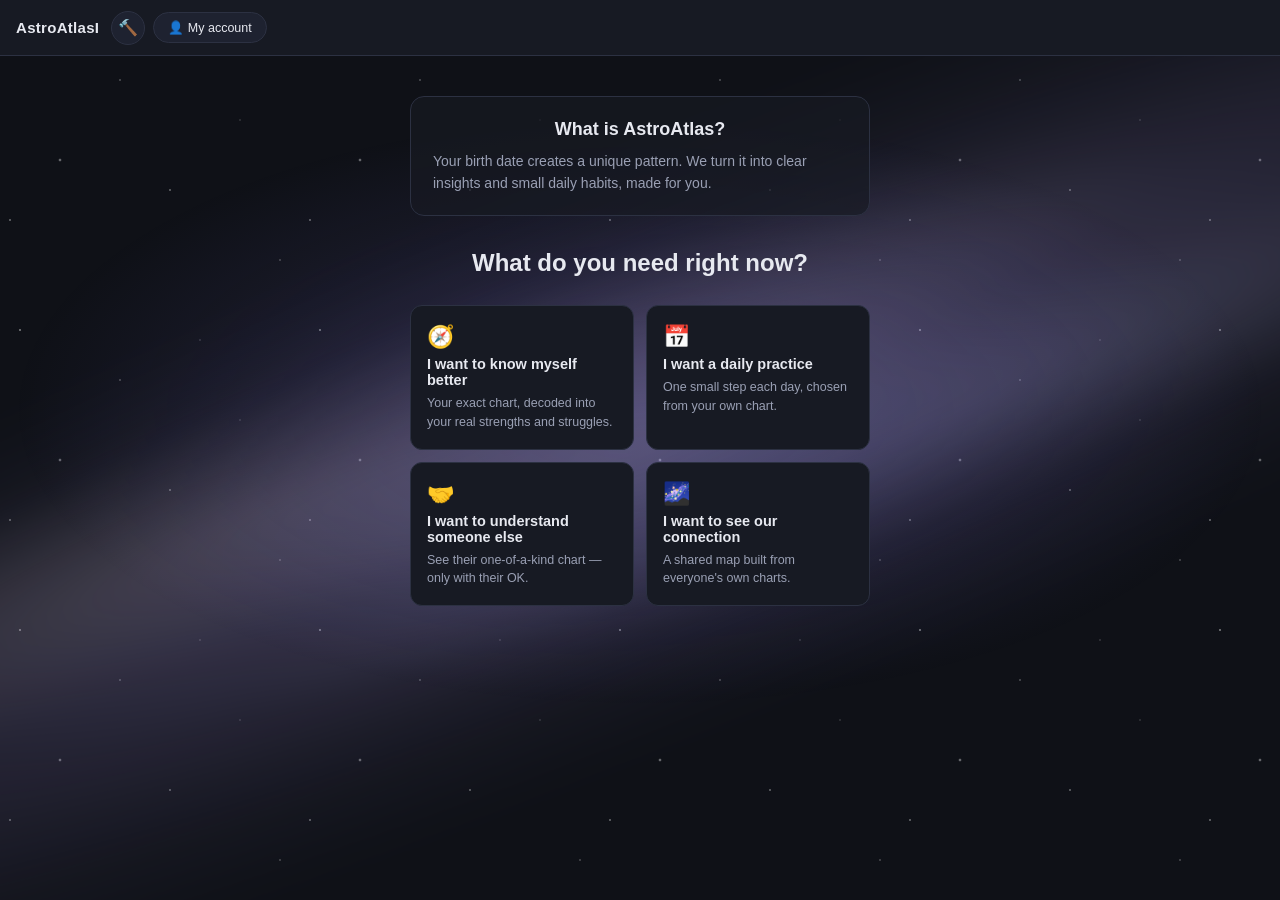
==== mvpI/index.html @ 0dfc8ee7 "Shrink intro to ~20 words; reframe categories as needs, not features Intro cut from two paragraphs t" ====
<!DOCTYPE html>
<html lang="en">
<head>
<meta charset="UTF-8" />
<meta name="viewport" content="width=device-width, initial-scale=1.0" />
<title>AstroAtlasI</title>
<link rel="stylesheet" href="styles.css" />
</head>
<body>

<header class="app-header">
  <div class="brand">AstroAtlasI</div>
  <nav class="step-nav" id="step-nav" hidden></nav>
  <div class="header-actions">
    <button id="construction-fab" class="construction-btn" type="button" title="Construction Site — build tracker">🔨</button>
    <button id="account-btn" class="account-btn" type="button">👤 My account</button>
  </div>
</header>

<div class="drawer" id="account-drawer" data-open="0">
  <div class="drawer-backdrop" id="drawer-backdrop"></div>
  <div class="drawer-panel">
    <div class="drawer-header">
      <h3>My account</h3>
      <button id="drawer-close" class="drawer-close" type="button">✕</button>
    </div>
    <p class="small-note">Local to this browser only — no login yet.</p>
    <button class="drawer-link" data-tab="people" type="button">People</button>
    <button class="drawer-link" data-tab="galaxy" type="button">Galaxy</button>
    <button class="drawer-link" data-tab="privacy" type="button">Privacy</button>
  </div>
</div>

<main>

  <section class="tabpanel active" data-tab="home">
    <div class="hero">
      <div class="hero-inner">
        <div class="intro-card">
          <h1 class="intro-title">What is AstroAtlas?</h1>
          <p class="intro-text intro-text-short">
            Your birth date creates a unique pattern. We turn it into clear insights and small
            daily habits, made for you.
          </p>
        </div>
        <p class="hero-question">What do you need right now?</p>
        <div class="category-grid" id="category-grid"></div>
      </div>
    </div>
  </section>

  <section class="tabpanel" data-tab="birthdata"><div id="panel-birthdata"></div></section>
  <section class="tabpanel" data-tab="mychart"><div id="panel-mychart"></div></section>
  <section class="tabpanel" data-tab="cycle"><div id="panel-cycle"></div></section>
  <section class="tabpanel" data-tab="people"><div id="panel-people"></div></section>
  <section class="tabpanel" data-tab="galaxy"><div id="panel-galaxy"></div></section>
  <section class="tabpanel" data-tab="privacy"><div id="panel-privacy"></div></section>

  <section class="tabpanel" data-tab="construction">

    <button id="construction-back" class="back-link" type="button">← Back to app</button>

    <section class="cs-section" id="section-inprogress"></section>

    <section class="cs-section">
      <h2>📋 Planned <span class="count-badge" id="planned-count"></span></h2>
      <div class="sort-bar">
        <button id="sort-recent" type="button">Most recently added</button>
        <button id="sort-priority" type="button">Priority</button>
        <button id="sort-effort" type="button">Effort</button>
        <span class="spacer"></span>
        <button id="bulk-copy" class="bulk-copy-btn" type="button"></button>
      </div>
      <div id="planned-list"></div>
      <button id="hidden-toggle" class="hidden-toggle" type="button"></button>
      <div id="hidden-list" class="hidden-list" data-open="0"></div>
    </section>

    <section class="cs-section">
      <h2>✅ Recently completed</h2>
      <div id="completed-list"></div>
    </section>

  </section>

</main>

<div id="toast" class="toast"></div>

<script src="vendor/astronomy.browser.js"></script>
<script src="js/tz.js"></script>
<script src="js/places.js"></script>
<script src="js/astro-engine.js"></script>
<script src="js/chart.js"></script>
<script src="js/chart-wheel.js"></script>
<script src="js/content.js"></script>
<script src="js/storage.js"></script>
<script src="js/ui.js"></script>
<script src="data.js"></script>
<script src="app.js"></script>
</body>
</html>
---- mvpI/styles.css ----
:root {
  --bg: #0f1117;
  --bg-panel: #171a23;
  --bg-card: #1e2230;
  --bg-card-hover: #262b3d;
  --border: #2c3142;
  --text: #e7e9f0;
  --text-dim: #9aa0b4;
  --text-faint: #6a708a;
  --accent: #8b7cf6;
  --accent-dim: #6659c4;
  --gold: #e8b34c;
  --green: #4caf7d;
  --small: #4caf7d;
  --medium: #e8b34c;
  --large: #e0645f;
  --radius: 10px;
}

* { box-sizing: border-box; }

html, body {
  margin: 0;
  padding: 0;
  background: var(--bg);
  color: var(--text);
  font-family: -apple-system, BlinkMacSystemFont, "Segoe UI", Roboto, Helvetica, Arial, sans-serif;
  min-height: 100%;
}

/* ---- Milky Way background ---- */

body {
  position: relative;
  overflow-x: hidden;
}

body::before,
body::after {
  content: "";
  position: fixed;
  inset: 0;
  z-index: 0;
  pointer-events: none;
}

/* Starfield: several tiled layers of small dots at different sizes/densities */
body::before {
  background-image:
    radial-gradient(1.6px 1.6px at 20px 30px, rgba(255,255,255,0.9), transparent),
    radial-gradient(1.2px 1.2px at 120px 80px, rgba(255,255,255,0.7), transparent),
    radial-gradient(1.8px 1.8px at 60px 160px, rgba(255,255,255,0.85), transparent),
    radial-gradient(1px 1px at 200px 40px, rgba(255,255,255,0.6), transparent),
    radial-gradient(1.4px 1.4px at 170px 190px, rgba(255,255,255,0.8), transparent),
    radial-gradient(1px 1px at 240px 120px, rgba(255,255,255,0.55), transparent),
    radial-gradient(1.6px 1.6px at 10px 220px, rgba(255,255,255,0.75), transparent),
    radial-gradient(1.2px 1.2px at 280px 260px, rgba(255,255,255,0.65), transparent);
  background-repeat: repeat;
  background-size: 300px 300px;
  opacity: 0.7;
}

/* Milky Way band: a soft, blurred diagonal glow, layered for depth */
body::after {
  background:
    radial-gradient(ellipse 90% 22% at 50% 50%,
      rgba(210,200,255,0.30) 0%,
      rgba(190,170,255,0.20) 20%,
      rgba(160,140,220,0.12) 40%,
      rgba(120,110,180,0.05) 60%,
      transparent 80%),
    radial-gradient(ellipse 60% 10% at 35% 45%,
      rgba(255,240,220,0.14) 0%,
      transparent 70%),
    radial-gradient(ellipse 50% 8% at 65% 55%,
      rgba(200,220,255,0.12) 0%,
      transparent 70%);
  transform: rotate(-22deg) scale(1.8);
  transform-origin: center;
  filter: blur(10px);
}

main, .toast {
  position: relative;
  z-index: 1;
}

header.app-header {
  display: flex;
  align-items: center;
  gap: 12px;
  padding: 0 16px;
  height: 56px;
  background: var(--bg-panel);
  border-bottom: 1px solid var(--border);
  position: sticky;
  top: 0;
  z-index: 10;
}

.brand {
  font-weight: 700;
  letter-spacing: 0.02em;
  font-size: 15px;
  color: var(--text);
  flex-shrink: 0;
}

/* ---- step nav (birth data / my chart / journey progress) ---- */

nav.step-nav {
  flex: 1;
  display: flex;
  align-items: center;
  justify-content: center;
  gap: 4px;
  overflow-x: auto;
  min-width: 0;
}
nav.step-nav[hidden] { display: none; }

.step-pill {
  display: flex;
  align-items: center;
  gap: 6px;
  background: transparent;
  border: none;
  color: var(--text-faint);
  padding: 4px 6px;
  border-radius: 999px;
  cursor: pointer;
  font-size: 11.5px;
  white-space: nowrap;
  flex-shrink: 0;
}
.step-pill .step-num {
  width: 18px;
  height: 18px;
  border-radius: 50%;
  background: var(--bg-card);
  display: flex;
  align-items: center;
  justify-content: center;
  font-size: 10px;
  font-weight: 700;
  color: var(--text-dim);
  flex-shrink: 0;
}
.step-pill.current { color: var(--text); }
.step-pill.current .step-num { background: var(--accent); color: #fff; }
.step-pill.done .step-num { background: var(--green); color: #fff; }
.step-pill.disabled { cursor: default; opacity: 0.4; }
.step-pill .step-label { display: none; }
@media (min-width: 560px) {
  .step-pill .step-label { display: inline; }
  .step-pill { padding: 4px 10px; }
}
.step-connector { width: 12px; height: 1px; background: var(--border); flex-shrink: 0; }

.header-actions { flex-shrink: 0; display: flex; align-items: center; gap: 8px; }
.account-btn {
  background: var(--bg-card);
  border: 1px solid var(--border);
  color: var(--text);
  padding: 7px 14px;
  border-radius: 999px;
  font-size: 12.5px;
  cursor: pointer;
  white-space: nowrap;
}
.account-btn:hover { background: var(--bg-card-hover); border-color: var(--accent); }

/* ---- construction site quick-access (team/build-tracking tool, always visible) ---- */

.construction-btn {
  width: 34px;
  height: 34px;
  border-radius: 50%;
  background: var(--bg-card);
  border: 1px solid var(--border);
  color: var(--text-dim);
  font-size: 16px;
  cursor: pointer;
  display: flex;
  align-items: center;
  justify-content: center;
  flex-shrink: 0;
}
.construction-btn:hover { border-color: var(--accent); color: var(--text); }

.back-link {
  background: none;
  border: none;
  color: var(--accent);
  font-size: 13px;
  cursor: pointer;
  padding: 0;
  margin-bottom: 14px;
  display: inline-block;
}
.back-link:hover { text-decoration: underline; }

/* ---- account drawer ---- */

.drawer { position: fixed; inset: 0; z-index: 30; pointer-events: none; }
.drawer[data-open="1"] { pointer-events: auto; }
.drawer-backdrop {
  position: absolute;
  inset: 0;
  background: rgba(0,0,0,0.5);
  opacity: 0;
  transition: opacity 0.2s ease;
}
.drawer[data-open="1"] .drawer-backdrop { opacity: 1; }
.drawer-panel {
  position: absolute;
  top: 0;
  right: 0;
  height: 100%;
  width: min(300px, 86vw);
  background: var(--bg-panel);
  border-left: 1px solid var(--border);
  padding: 20px;
  display: flex;
  flex-direction: column;
  gap: 10px;
  transform: translateX(100%);
  transition: transform 0.22s ease;
}
.drawer[data-open="1"] .drawer-panel { transform: translateX(0); }
.drawer-header { display: flex; align-items: center; justify-content: space-between; }
.drawer-header h3 { margin: 0; font-size: 16px; }
.drawer-close { background: none; border: none; color: var(--text-dim); font-size: 16px; cursor: pointer; }
.drawer-link {
  background: var(--bg-card);
  border: 1px solid var(--border);
  color: var(--text);
  padding: 10px 14px;
  border-radius: 8px;
  font-size: 13.5px;
  text-align: left;
  cursor: pointer;
}
.drawer-link:hover { background: var(--bg-card-hover); border-color: var(--accent); }

main { max-width: 880px; margin: 0 auto; padding: 32px 20px 80px; }
body.is-home main { max-width: none; padding: 0; }

.tabpanel { display: none; }
.tabpanel.active { display: block; }

/* ---- Step 1: home hero ---- */

.hero {
  min-height: calc(100vh - 56px);
  display: flex;
  align-items: flex-start;
  justify-content: center;
  text-align: center;
  padding: 40px 20px 60px;
  position: relative;
}
.hero::before {
  content: "";
  position: absolute;
  inset: 0;
  background: radial-gradient(ellipse 70% 50% at 50% 42%, rgba(139,124,246,0.20), transparent 70%);
  pointer-events: none;
}
.hero-inner {
  position: relative;
  z-index: 1;
  display: flex;
  flex-direction: column;
  align-items: center;
  gap: 26px;
  max-width: 460px;
  width: 100%;
}

.intro-card {
  background: rgba(23, 26, 35, 0.7);
  border: 1px solid var(--border);
  border-radius: 14px;
  padding: 22px 22px 20px;
  text-align: left;
}
.intro-title {
  font-size: 18px;
  margin: 0 0 10px;
  text-align: center;
}
.intro-text {
  font-size: 14px;
  line-height: 1.6;
  color: var(--text-dim);
  margin: 0 0 10px;
}
.intro-text:last-child { margin-bottom: 0; }

.hero-question {
  font-size: 20px;
  line-height: 1.4;
  font-weight: 600;
  color: var(--text);
  margin: 4px 0 0;
}
@media (min-width: 640px) {
  .hero-question { font-size: 24px; }
}

.category-grid {
  display: grid;
  grid-template-columns: 1fr;
  gap: 12px;
  width: 100%;
}
@media (min-width: 520px) {
  .category-grid { grid-template-columns: 1fr 1fr; }
}
.category-card {
  background: var(--bg-panel);
  border: 1px solid var(--border);
  border-radius: 12px;
  padding: 18px 16px;
  display: flex;
  flex-direction: column;
  align-items: flex-start;
  gap: 6px;
  text-align: left;
  cursor: pointer;
  transition: background 0.15s ease, border-color 0.15s ease, transform 0.15s ease;
}
.category-card:hover {
  background: var(--bg-card-hover);
  border-color: var(--accent);
  transform: translateY(-1px);
}
.category-icon { font-size: 22px; }
.category-label { font-weight: 600; font-size: 14.5px; color: var(--text); }
.category-desc { font-size: 12.5px; color: var(--text-dim); line-height: 1.45; }

section.cs-section { margin-bottom: 36px; }

section.cs-section h2 {
  font-size: 16px;
  margin: 0 0 14px;
  display: flex;
  align-items: center;
  gap: 8px;
}

.count-badge {
  font-size: 12px;
  color: var(--text-faint);
  font-weight: 400;
}

.sort-bar {
  display: flex;
  gap: 6px;
  margin-bottom: 14px;
  flex-wrap: wrap;
  align-items: center;
}

.sort-bar button {
  background: var(--bg-card);
  border: 1px solid var(--border);
  color: var(--text-dim);
  padding: 6px 12px;
  border-radius: 999px;
  font-size: 12.5px;
  cursor: pointer;
}

.sort-bar button.active {
  background: var(--accent-dim);
  border-color: var(--accent);
  color: #fff;
}

.sort-bar .spacer { flex: 1; }

.bulk-copy-btn {
  background: var(--gold);
  color: #211a05;
  border: none;
  padding: 6px 12px;
  border-radius: 999px;
  font-size: 12.5px;
  font-weight: 600;
  cursor: pointer;
}
.bulk-copy-btn:disabled {
  background: var(--bg-card);
  color: var(--text-faint);
  cursor: not-allowed;
}

.card {
  background: var(--bg-card);
  border: 1px solid var(--border);
  border-radius: var(--radius);
  padding: 14px 16px;
  margin-bottom: 10px;
}

.card.in-progress { border-color: var(--accent); box-shadow: 0 0 0 1px var(--accent) inset; }

.card-top {
  display: flex;
  align-items: flex-start;
  gap: 10px;
  justify-content: space-between;
}

.card-title-wrap { flex: 1; min-width: 0; }

.card-title {
  font-size: 14.5px;
  font-weight: 600;
  margin: 0 0 4px;
  word-break: break-word;
}

.status-label {
  font-size: 12px;
  color: var(--text-dim);
}

.badge {
  display: inline-block;
  font-size: 10.5px;
  font-weight: 700;
  text-transform: uppercase;
  letter-spacing: 0.04em;
  padding: 2px 8px;
  border-radius: 999px;
  white-space: nowrap;
}

.badge.effort-small { background: rgba(76,175,125,0.16); color: var(--small); }
.badge.effort-medium { background: rgba(232,179,76,0.16); color: var(--medium); }
.badge.effort-large { background: rgba(224,100,95,0.16); color: var(--large); }

.badge.progress-badge {
  background: rgba(139,124,246,0.18);
  color: var(--accent);
}

.card-right {
  display: flex;
  align-items: center;
  gap: 8px;
  flex-shrink: 0;
}

.stars {
  display: flex;
  gap: 2px;
}
.stars button {
  background: none;
  border: none;
  cursor: pointer;
  font-size: 15px;
  padding: 0 1px;
  color: var(--text-faint);
  line-height: 1;
}
.stars button.filled { color: var(--gold); }

.card-desc {
  margin: 8px 0 10px;
  font-size: 13px;
  line-height: 1.55;
  color: var(--text-dim);
  white-space: pre-wrap;
}

.card-actions {
  display: flex;
  gap: 8px;
  flex-wrap: wrap;
}

.card-actions button {
  background: var(--bg-panel);
  border: 1px solid var(--border);
  color: var(--text-dim);
  font-size: 12px;
  padding: 5px 10px;
  border-radius: 7px;
  cursor: pointer;
}
.card-actions button:hover { background: var(--bg-card-hover); color: var(--text); }
.card-actions button.danger:hover { color: var(--large); border-color: var(--large); }
.card-actions button.copy-btn:hover { color: var(--gold); border-color: var(--gold); }

.completed-row {
  display: flex;
  gap: 14px;
  align-items: flex-start;
  padding: 12px 4px;
  border-bottom: 1px solid var(--border);
}
.completed-row:last-child { border-bottom: none; }

.completed-date {
  font-size: 11.5px;
  color: var(--text-faint);
  white-space: nowrap;
  padding-top: 2px;
  min-width: 74px;
}

.completed-body { flex: 1; min-width: 0; }
.completed-title { font-weight: 600; font-size: 13.5px; margin: 0 0 3px; }
.completed-desc { font-size: 12.5px; color: var(--text-dim); line-height: 1.5; margin: 0 0 6px; }
.jump-link {
  font-size: 12px;
  color: var(--accent);
  background: none;
  border: none;
  padding: 0;
  cursor: pointer;
  text-decoration: underline;
}

.empty-hint {
  color: var(--text-faint);
  font-size: 13px;
  padding: 10px 2px;
}

.hidden-toggle {
  margin-top: 6px;
  background: none;
  border: none;
  color: var(--text-faint);
  font-size: 12px;
  cursor: pointer;
  text-decoration: underline;
}

.hidden-list { margin-top: 10px; }
.hidden-list .card { opacity: 0.6; }

.toast {
  position: fixed;
  bottom: 24px;
  left: 50%;
  transform: translateX(-50%);
  background: var(--accent);
  color: #fff;
  padding: 9px 18px;
  border-radius: 999px;
  font-size: 13px;
  opacity: 0;
  pointer-events: none;
  transition: opacity 0.18s ease, transform 0.18s ease;
  z-index: 100;
}
.toast.show { opacity: 1; transform: translateX(-50%) translateY(-6px); }

/* ---- Chart / Cycle / People / Galaxy / Privacy tabs ---- */

#panel-mychart h2, #panel-cycle h2, #panel-people h2, #panel-galaxy h2, #panel-privacy h2 {
  font-size: 18px;
  margin: 0 0 16px;
}
#panel-mychart h3, #panel-cycle h3, #panel-people h3, #panel-galaxy h3 {
  font-size: 15px;
  margin: 22px 0 10px;
}
#panel-cycle h4, #panel-people h4, #panel-galaxy h4 {
  font-size: 14px;
  margin: 0 0 8px;
}

.primary-btn {
  background: var(--accent);
  color: #fff;
  border: none;
  padding: 10px 18px;
  border-radius: 8px;
  font-size: 13.5px;
  font-weight: 600;
  cursor: pointer;
  margin-top: 12px;
}
.primary-btn:hover { background: var(--accent-dim); }
.primary-btn:disabled { background: var(--bg-card); color: var(--text-faint); cursor: default; }
.primary-btn.danger { background: var(--large); }

.form-card { display: flex; flex-direction: column; gap: 10px; }
.field-row { display: flex; gap: 8px; flex-wrap: wrap; }
.field-row input, .field-row textarea {
  background: var(--bg-panel);
  border: 1px solid var(--border);
  color: var(--text);
  padding: 8px 10px;
  border-radius: 7px;
  font-size: 13px;
  flex: 1;
  min-width: 140px;
}
.inline-check { display: flex; align-items: center; gap: 6px; font-size: 13px; color: var(--text-dim); }
.inline-check input { flex: none; }

.place-results { display: flex; flex-direction: column; gap: 4px; }
.place-result {
  background: var(--bg-panel);
  border: 1px solid var(--border);
  color: var(--text);
  text-align: left;
  padding: 6px 10px;
  border-radius: 6px;
  cursor: pointer;
  font-size: 13px;
}
.place-result:hover { background: var(--bg-card-hover); }

.form-error { color: var(--large); font-size: 12.5px; min-height: 1em; }

.notice {
  background: rgba(139,124,246,0.08);
  border: 1px solid var(--accent-dim);
  border-radius: 8px;
  padding: 10px 12px;
  font-size: 12.5px;
  color: var(--text-dim);
  margin: 10px 0;
}

.toggle-row { display: flex; align-items: center; gap: 6px; margin-bottom: 10px; }
.toggle-label { font-size: 12.5px; color: var(--text-faint); }
.chip {
  background: var(--bg-panel);
  border: 1px solid var(--border);
  color: var(--text-dim);
  padding: 5px 11px;
  border-radius: 999px;
  font-size: 12px;
  cursor: pointer;
}
.chip.active { background: var(--accent-dim); border-color: var(--accent); color: #fff; }

.angles-row { display: flex; gap: 16px; flex-wrap: wrap; font-size: 13px; margin-bottom: 10px; color: var(--text); }

.positions-table { display: flex; flex-direction: column; gap: 2px; }
.position-row {
  display: flex;
  gap: 10px;
  align-items: center;
  padding: 4px 0;
  border-bottom: 1px solid var(--border);
  font-size: 12.5px;
}
.position-row:last-child { border-bottom: none; }
.body-name { width: 90px; font-weight: 600; flex-shrink: 0; }
.house-tag { margin-left: auto; color: var(--text-faint); }

.aspects { margin-top: 12px; display: flex; flex-wrap: wrap; gap: 6px; align-items: center; }
.aspect-chip {
  background: var(--bg-panel);
  border: 1px solid var(--border);
  border-radius: 999px;
  padding: 3px 9px;
  font-size: 11.5px;
  color: var(--text-dim);
}

.day-text { font-size: 13.5px; line-height: 1.6; color: var(--text); white-space: pre-wrap; }
.progress-note { font-size: 12.5px; color: var(--text-faint); margin-bottom: 14px; }

.practice-picker { margin-top: 14px; }
.practice-grid { display: flex; flex-wrap: wrap; gap: 6px; }
.practice-chip {
  background: var(--bg-panel);
  border: 1px solid var(--border);
  color: var(--text-dim);
  padding: 6px 11px;
  border-radius: 999px;
  font-size: 12px;
  cursor: pointer;
}
.practice-chip.active { background: var(--gold); color: #211a05; border-color: var(--gold); font-weight: 600; }

.brightness-bar-wrap { margin-bottom: 14px; }
.brightness-bar { background: var(--bg-panel); border-radius: 999px; height: 8px; overflow: hidden; margin-top: 6px; }
.brightness-fill { background: linear-gradient(90deg, var(--accent), var(--gold)); height: 100%; }

/* ---- card header / edit / cancel ---- */

.card-header-row {
  display: flex;
  align-items: center;
  justify-content: space-between;
  gap: 10px;
}
.card-header-row h3 { margin: 0; }

.edit-btn {
  background: var(--bg-panel);
  border: 1px solid var(--border);
  color: var(--text-dim);
  padding: 5px 12px;
  border-radius: 999px;
  font-size: 12px;
  cursor: pointer;
  flex-shrink: 0;
}
.edit-btn:hover { background: var(--bg-card-hover); color: var(--text); border-color: var(--accent); }

.cancel-btn {
  background: none;
  border: 1px solid var(--border);
  color: var(--text-faint);
  padding: 9px 16px;
  border-radius: 8px;
  font-size: 13px;
  cursor: pointer;
  margin-top: 12px;
  margin-left: 8px;
}
.cancel-btn:hover { color: var(--text); border-color: var(--text-faint); }

/* ---- collapsible detail toggle group (exact degrees / aspects) ---- */

.detail-toggle-wrap { margin-top: 10px; }
.detail-toggle-row { display: flex; gap: 8px; flex-wrap: wrap; }
.detail-toggle-btn { display: inline-flex; align-items: center; gap: 4px; }
.detail-panel-host { margin-top: 10px; }
.detail-panel {
  background: var(--bg-panel);
  border: 1px solid var(--border);
  border-radius: 8px;
  padding: 10px 12px;
}
.detail-panel.positions-table { display: flex; flex-direction: column; gap: 2px; }
.detail-panel.aspects { display: flex; flex-wrap: wrap; gap: 6px; }

/* ---- strengths/weaknesses tile grid ---- */

.sw-grid {
  display: grid;
  grid-template-columns: repeat(auto-fill, minmax(230px, 1fr));
  gap: 10px;
  margin-top: 10px;
}
.sw-tile {
  background: var(--bg-panel);
  border: 1px solid var(--border);
  border-left: 3px solid var(--tile-color, var(--accent));
  border-radius: 9px;
  padding: 12px 14px;
  cursor: pointer;
  transition: background 0.15s ease;
}
.sw-tile:hover { background: var(--bg-card-hover); }
.sw-tile.open { background: var(--bg-card-hover); }
.sw-tile-header {
  display: flex;
  align-items: center;
  gap: 8px;
}
.sw-tile-glyph {
  color: var(--tile-color, var(--accent));
  font-size: 18px;
  width: 22px;
  text-align: center;
  flex-shrink: 0;
}
.sw-tile-name { font-weight: 600; font-size: 13.5px; flex: 1; }
.sw-tile-sign { font-size: 11.5px; color: var(--text-faint); }
.sw-tile-caret { color: var(--text-faint); font-size: 11px; }
.sw-tile-text {
  font-size: 12.5px;
  line-height: 1.55;
  color: var(--text-dim);
  margin: 8px 0 0;
}
.sw-tile-cost { border-top: 1px dashed var(--border); padding-top: 8px; }

.chart-wheel-wrap {
  display: flex;
  justify-content: center;
  margin: 6px 0 16px;
}
.chart-wheel {
  max-width: 420px;
  width: 100%;
  height: auto;
}
.chart-wheel text { user-select: none; }
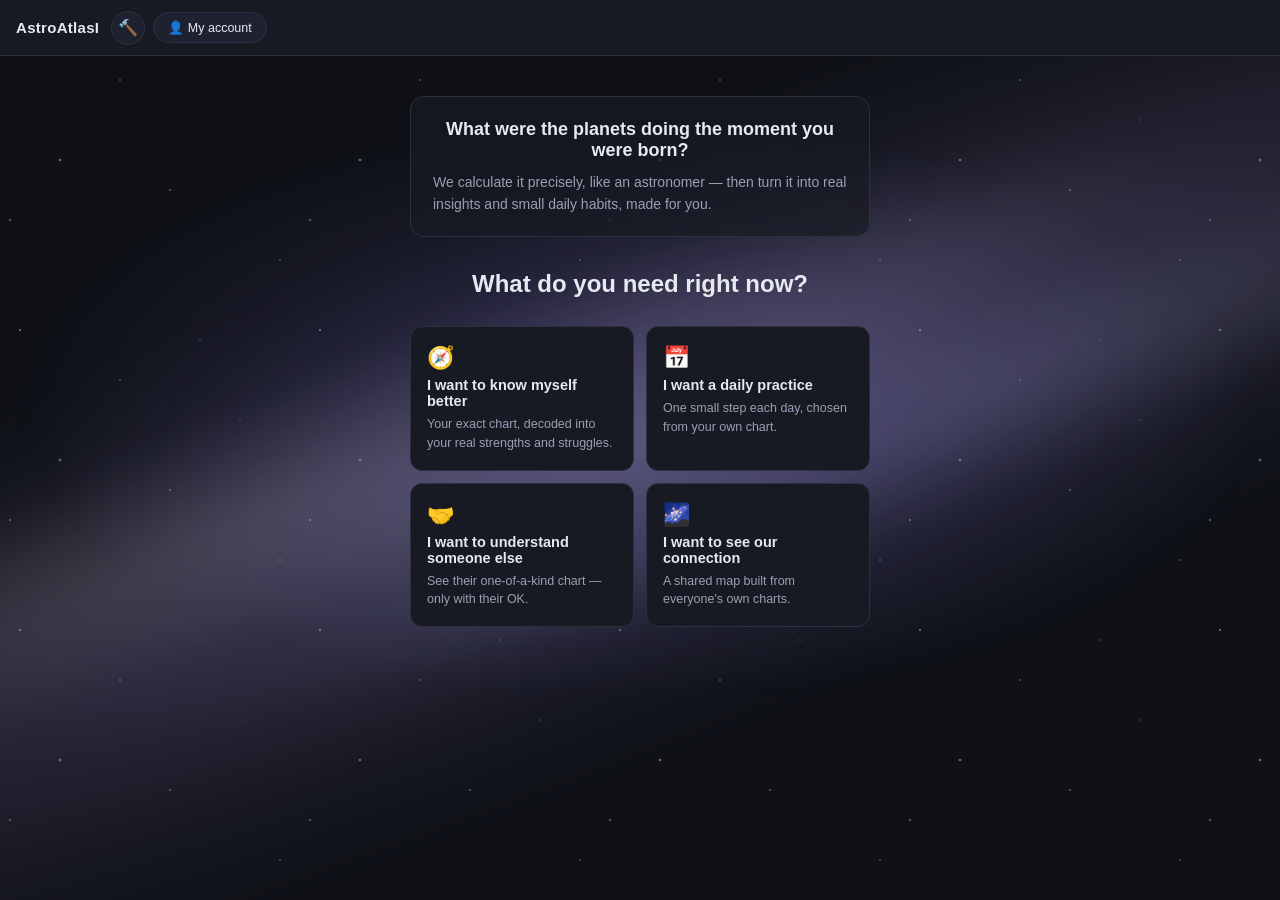
==== commit 30cdca68: "Intro: curiosity-driven question + science framing, not esoteric User wanted the intro to spark curi" ====
--- a/mvpI/index.html
+++ b/mvpI/index.html
@@ -37,10 +37,10 @@
     <div class="hero">
       <div class="hero-inner">
         <div class="intro-card">
-          <h1 class="intro-title">What is AstroAtlas?</h1>
+          <h1 class="intro-title">What were the planets doing the moment you were born?</h1>
           <p class="intro-text intro-text-short">
-            Your birth date creates a unique pattern. We turn it into clear insights and small
-            daily habits, made for you.
+            We calculate it precisely, like an astronomer — then turn it into real insights and
+            small daily habits, made for you.
           </p>
         </div>
         <p class="hero-question">What do you need right now?</p>
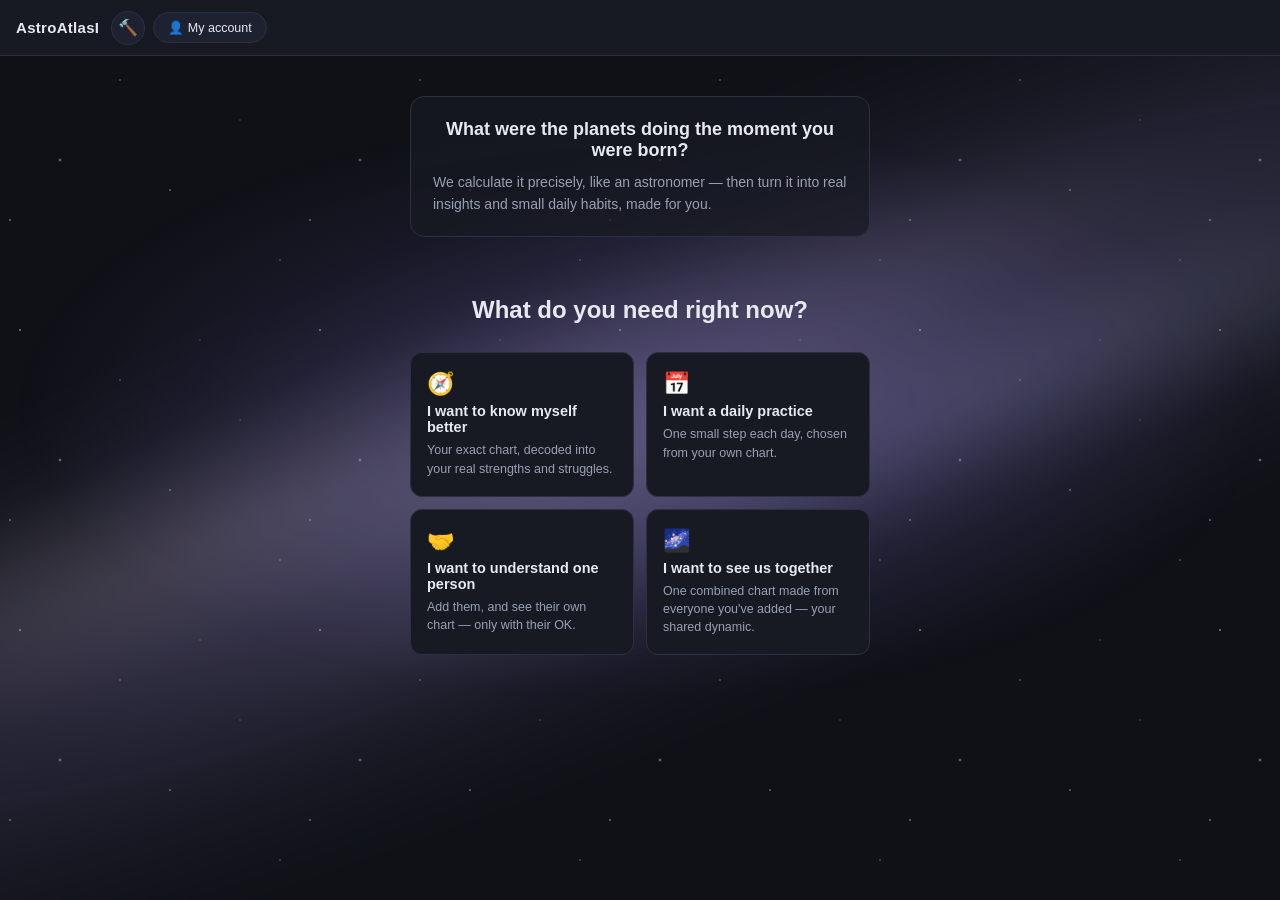
==== commit 1b254e53: "Progressive reveal + Home continue-journey teaser (curiosity roadmap) Executes the curiosity plan fr" ====
--- a/mvpI/index.html
+++ b/mvpI/index.html
@@ -43,6 +43,7 @@
             small daily habits, made for you.
           </p>
         </div>
+        <div id="home-teaser"></div>
         <p class="hero-question">What do you need right now?</p>
         <div class="category-grid" id="category-grid"></div>
       </div>
--- a/mvpI/styles.css
+++ b/mvpI/styles.css
@@ -784,6 +784,28 @@
 }
 .sw-tile-cost { border-top: 1px dashed var(--border); padding-top: 8px; }
 
+.sw-tile.locked {
+  cursor: default;
+  border-left-color: var(--border);
+  opacity: 0.55;
+}
+.sw-tile.locked:hover { background: var(--bg-panel); }
+.sw-tile.locked .sw-tile-glyph { color: var(--text-faint); }
+
+/* ---- Home "continue your journey" teaser ---- */
+
+.teaser-card {
+  background: rgba(139, 124, 246, 0.10);
+  border: 1px solid var(--accent-dim);
+  border-radius: 12px;
+  padding: 16px 18px;
+  width: 100%;
+  text-align: left;
+}
+.teaser-line { font-size: 14px; font-weight: 600; color: var(--text); margin: 0; }
+.teaser-focus { font-size: 12.5px; color: var(--text-dim); margin: 6px 0 0; }
+.teaser-btn { width: 100%; margin-top: 12px; }
+
 .chart-wheel-wrap {
   display: flex;
   justify-content: center;
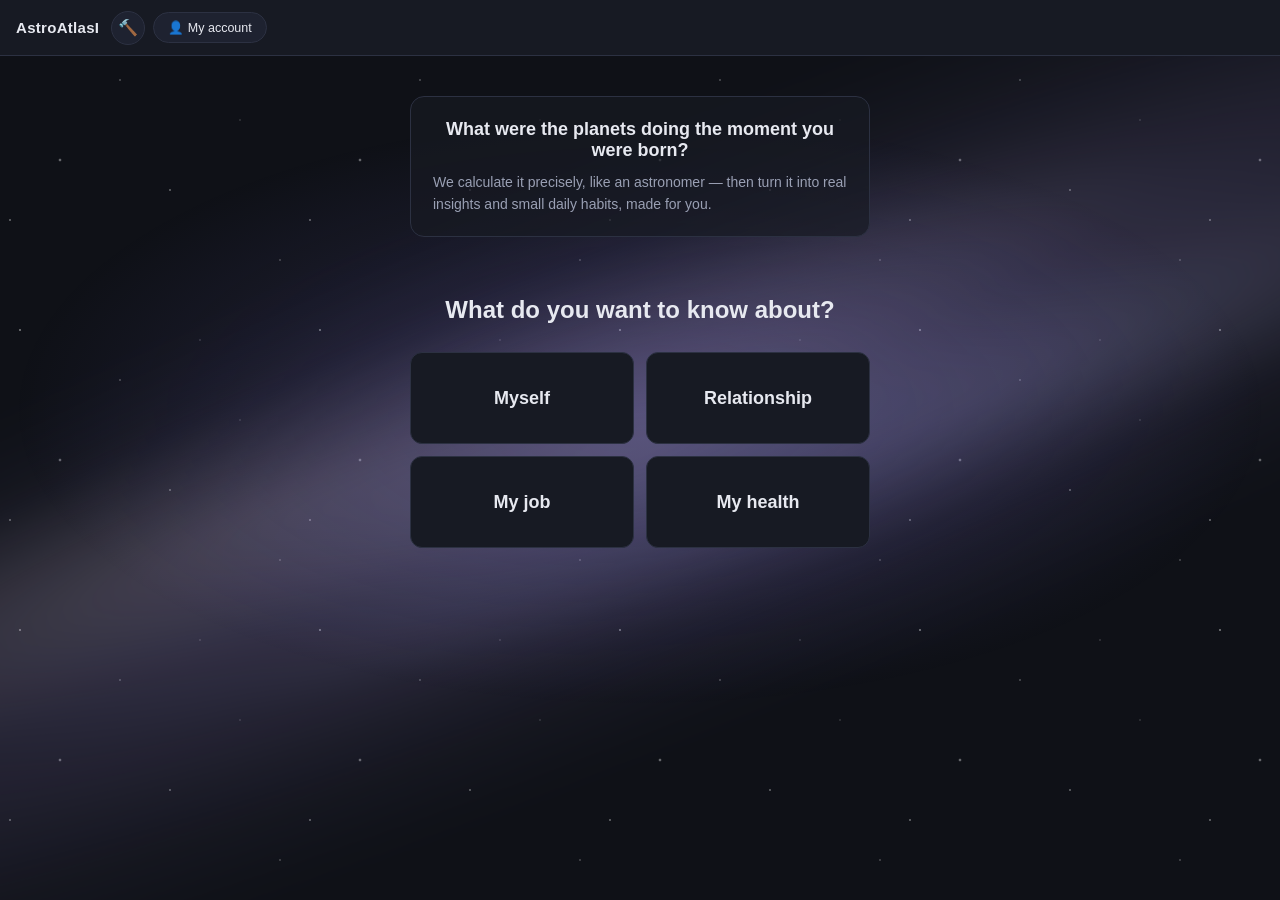
==== commit a436fc3f: "Home: life-domain categories with per-domain personalized reveals Replaces the feature-based categor" ====
--- a/mvpI/index.html
+++ b/mvpI/index.html
@@ -44,13 +44,14 @@
           </p>
         </div>
         <div id="home-teaser"></div>
-        <p class="hero-question">What do you need right now?</p>
+        <p class="hero-question">What do you want to know about?</p>
         <div class="category-grid" id="category-grid"></div>
       </div>
     </div>
   </section>
 
   <section class="tabpanel" data-tab="birthdata"><div id="panel-birthdata"></div></section>
+  <section class="tabpanel" data-tab="domain"><div id="panel-domain"></div></section>
   <section class="tabpanel" data-tab="mychart"><div id="panel-mychart"></div></section>
   <section class="tabpanel" data-tab="cycle"><div id="panel-cycle"></div></section>
   <section class="tabpanel" data-tab="people"><div id="panel-people"></div></section>
--- a/mvpI/styles.css
+++ b/mvpI/styles.css
@@ -340,6 +340,47 @@
 .category-label { font-weight: 600; font-size: 14.5px; color: var(--text); }
 .category-desc { font-size: 12.5px; color: var(--text-dim); line-height: 1.45; }
 
+/* Text-only category buttons: no explanation, just a topic word — the
+   point is that clicking is the only way to find out what it says about
+   you, so these read as an invitation to play, not a feature list. */
+.category-card-text {
+  align-items: center;
+  justify-content: center;
+  padding: 26px 16px;
+  min-height: 92px;
+  position: relative;
+  overflow: hidden;
+}
+.category-card-text::before {
+  content: "";
+  position: absolute;
+  inset: 0;
+  background: radial-gradient(ellipse 80% 80% at 50% 120%, rgba(139,124,246,0.16), transparent 70%);
+  opacity: 0;
+  transition: opacity 0.2s ease;
+}
+.category-card-text:hover::before { opacity: 1; }
+.category-card-text:hover {
+  border-color: var(--accent);
+  transform: translateY(-2px) scale(1.015);
+}
+.category-card-text .category-label {
+  font-size: 18px;
+  font-weight: 700;
+  position: relative;
+  z-index: 1;
+}
+
+/* ---- Domain reveal screen (Relationship / My job / My health) ---- */
+
+.domain-reveal { margin-top: 8px; }
+.domain-heading {
+  font-size: 13px;
+  font-weight: 600;
+  color: var(--accent);
+  margin: 4px 0 10px;
+}
+
 section.cs-section { margin-bottom: 36px; }
 
 section.cs-section h2 {
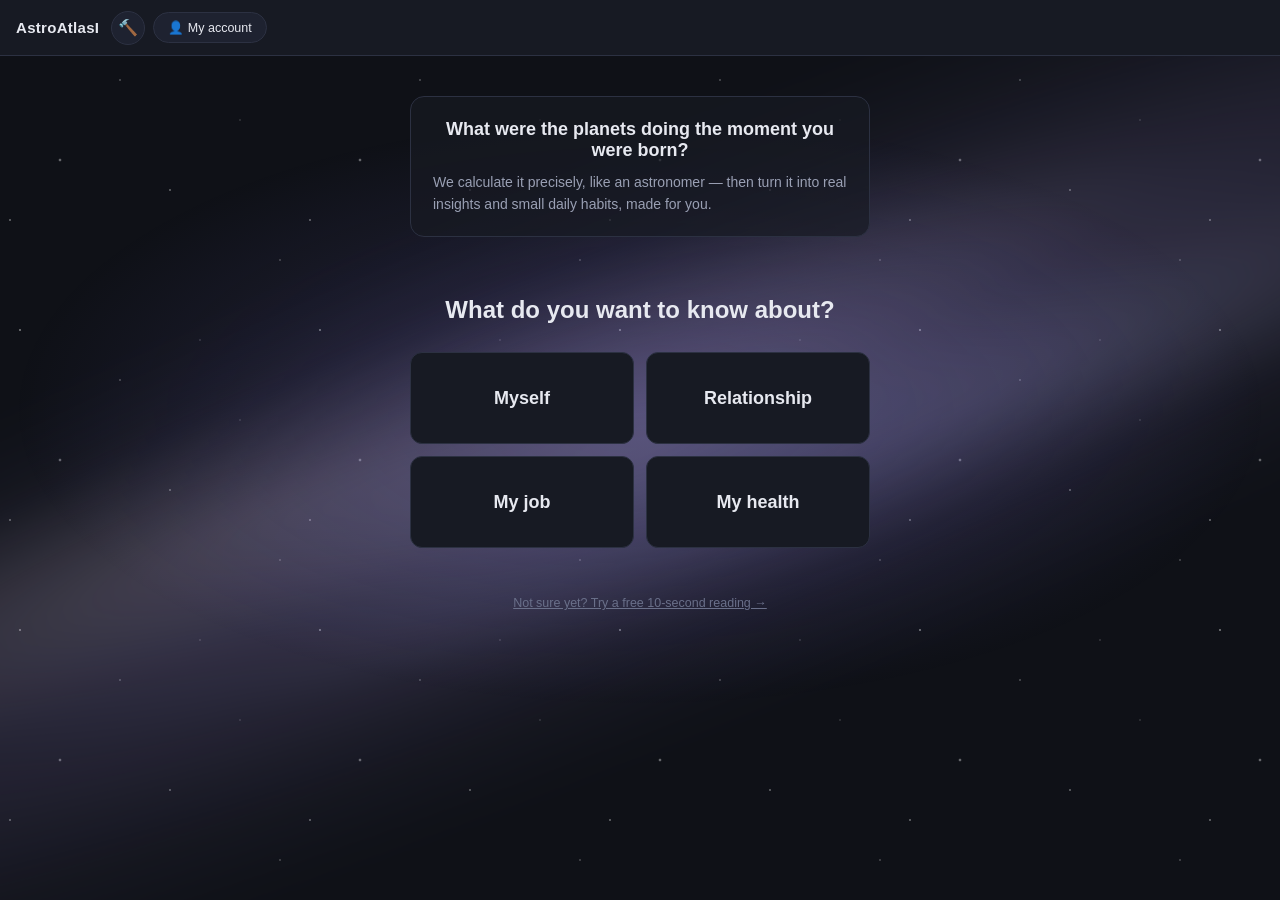
==== commit ad26ef29: "Add no-commitment skeptic teaser (birth date only, no account) New "Not sure yet? Try a free 10-seco" ====
--- a/mvpI/index.html
+++ b/mvpI/index.html
@@ -46,12 +46,14 @@
         <div id="home-teaser"></div>
         <p class="hero-question">What do you want to know about?</p>
         <div class="category-grid" id="category-grid"></div>
+        <button id="skeptic-teaser-link" class="skeptic-link" type="button">Not sure yet? Try a free 10-second reading →</button>
       </div>
     </div>
   </section>
 
   <section class="tabpanel" data-tab="birthdata"><div id="panel-birthdata"></div></section>
   <section class="tabpanel" data-tab="domain"><div id="panel-domain"></div></section>
+  <section class="tabpanel" data-tab="teaser"><div id="panel-teaser"></div></section>
   <section class="tabpanel" data-tab="mychart"><div id="panel-mychart"></div></section>
   <section class="tabpanel" data-tab="cycle"><div id="panel-cycle"></div></section>
   <section class="tabpanel" data-tab="people"><div id="panel-people"></div></section>
--- a/mvpI/styles.css
+++ b/mvpI/styles.css
@@ -381,6 +381,22 @@
   margin: 4px 0 10px;
 }
 
+/* ---- Skeptic teaser (no-commitment, date-only) ---- */
+
+.skeptic-link {
+  background: none;
+  border: none;
+  color: var(--text-faint);
+  font-size: 12.5px;
+  text-decoration: underline;
+  cursor: pointer;
+  margin-top: 18px;
+  padding: 4px;
+}
+.skeptic-link:hover { color: var(--text-dim); }
+.teaser-result-host { margin-top: 14px; }
+.teaser-result { border-color: var(--accent-dim); }
+
 section.cs-section { margin-bottom: 36px; }
 
 section.cs-section h2 {
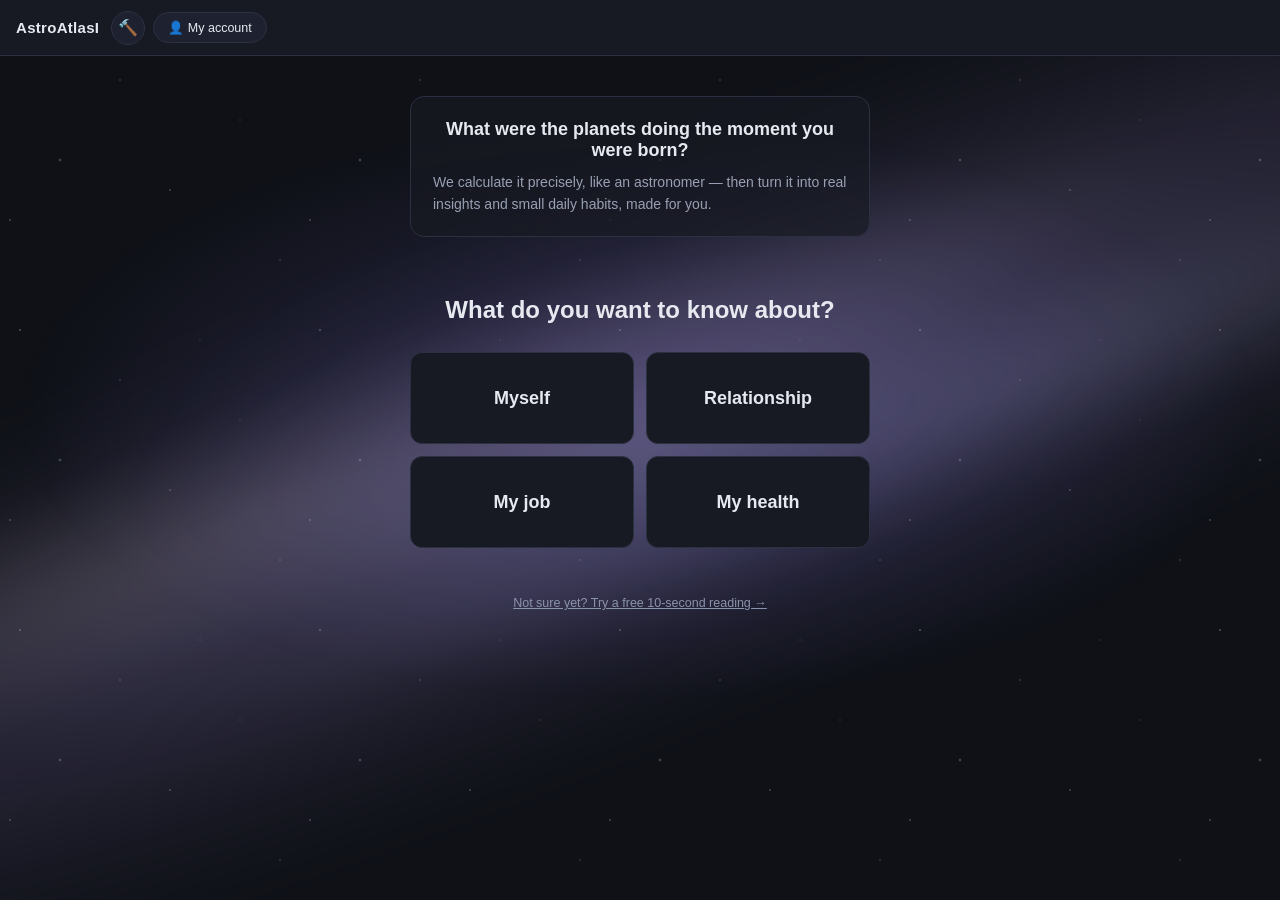
==== commit 2134bc33: "MVP v1: calm pass, horary depth + plain language, practice/body merge, Chiron off Session work towar" ====
--- a/mvpI/index.html
+++ b/mvpI/index.html
@@ -25,6 +25,14 @@
       <button id="drawer-close" class="drawer-close" type="button">✕</button>
     </div>
     <p class="small-note">Local to this browser only — no login yet.</p>
+    <div class="drawer-setting" id="motion-toggle">
+      <span class="drawer-setting-label">Motion</span>
+      <div class="drawer-setting-opts" role="group" aria-label="Motion preference">
+        <button type="button" data-motion="gentle" aria-pressed="true">Gentle</button>
+        <button type="button" data-motion="lively" aria-pressed="false">Lively</button>
+      </div>
+    </div>
+    <button class="drawer-link" data-tab="cycle" type="button">My Journey</button>
     <button class="drawer-link" data-tab="people" type="button">People</button>
     <button class="drawer-link" data-tab="galaxy" type="button">Galaxy</button>
     <button class="drawer-link" data-tab="privacy" type="button">Privacy</button>
@@ -97,6 +105,7 @@
 <script src="js/astro-engine.js"></script>
 <script src="js/chart.js"></script>
 <script src="js/chart-wheel.js"></script>
+<script src="js/horary.js"></script>
 <script src="js/content.js"></script>
 <script src="js/storage.js"></script>
 <script src="js/ui.js"></script>
--- a/mvpI/styles.css
+++ b/mvpI/styles.css
@@ -6,7 +6,7 @@
   --border: #2c3142;
   --text: #e7e9f0;
   --text-dim: #9aa0b4;
-  --text-faint: #6a708a;
+  --text-faint: #8b93ab;   /* lifted from #6a708a to clear 4.5:1 on --bg-card */
   --accent: #8b7cf6;
   --accent-dim: #6659c4;
   --gold: #e8b34c;
@@ -15,6 +15,17 @@
   --medium: #e8b34c;
   --large: #e0645f;
   --radius: 10px;
+  --focus-ring: 2px solid #a99bff;
+  --focus-offset: 2px;
+}
+
+/* Visible keyboard focus everywhere (was missing; the chart wheel even set
+   outline:none). Mouse clicks don't trigger :focus-visible, so this stays
+   quiet for pointer users. */
+:focus-visible {
+  outline: var(--focus-ring);
+  outline-offset: var(--focus-offset);
+  border-radius: 3px;
 }
 
 * { box-sizing: border-box; }
@@ -249,6 +260,15 @@
 .tabpanel { display: none; }
 .tabpanel.active { display: block; }
 
+/* Gentle step-to-step transition — each panel fades and lifts in as it
+   becomes active, so moving through the flow reads as travel, not a
+   tab-swap. */
+@keyframes panel-in {
+  from { opacity: 0; transform: translateY(8px); }
+  to   { opacity: 1; transform: none; }
+}
+.tabpanel.active { animation: panel-in 0.28s ease both; }
+
 /* ---- Step 1: home hero ---- */
 
 .hero {
@@ -266,6 +286,41 @@
   inset: 0;
   background: radial-gradient(ellipse 70% 50% at 50% 42%, rgba(139,124,246,0.20), transparent 70%);
   pointer-events: none;
+}
+
+/* ---- journey sky: one earned star per completed cycle day ---- */
+.journey-sky {
+  position: absolute;
+  inset: 0;
+  z-index: 0;
+  pointer-events: none;
+  overflow: hidden;
+}
+.journey-star {
+  position: absolute;
+  width: 3px;
+  height: 3px;
+  border-radius: 50%;
+  background: #fff;
+  box-shadow: 0 0 6px 1px rgba(232, 224, 180, 0.9), 0 0 2px 0 #fff;
+  opacity: 0.85;
+  animation: journey-twinkle 3.4s ease-in-out infinite;
+  animation-delay: var(--tw-delay, 0s);
+}
+.journey-star.is-new {
+  animation: journey-star-arrive 1.6s ease-out both, journey-twinkle 3.4s ease-in-out 1.6s infinite;
+}
+@keyframes journey-twinkle {
+  0%, 100% { opacity: 0.85; transform: scale(1); }
+  50%      { opacity: 0.4; transform: scale(0.8); }
+}
+@keyframes journey-star-arrive {
+  0%   { opacity: 0; transform: scale(0.2); box-shadow: 0 0 0 0 rgba(232, 224, 180, 0); }
+  40%  { opacity: 1; transform: scale(1.7); box-shadow: 0 0 14px 4px rgba(232, 224, 180, 0.95); }
+  100% { opacity: 0.85; transform: scale(1); box-shadow: 0 0 6px 1px rgba(232, 224, 180, 0.9); }
+}
+@media (prefers-reduced-motion: reduce) {
+  .journey-star, .journey-star.is-new { animation: none; opacity: 0.8; }
 }
 .hero-inner {
   position: relative;
@@ -733,6 +788,16 @@
 .progress-note { font-size: 12.5px; color: var(--text-faint); margin-bottom: 14px; }
 
 .practice-picker { margin-top: 14px; }
+.practice-cat { display: flex; flex-direction: column; gap: 1px; margin: 12px 0 6px; }
+.practice-cat:first-of-type { margin-top: 4px; }
+.practice-cat-name {
+  font-size: 10.5px;
+  font-weight: 700;
+  letter-spacing: 0.08em;
+  text-transform: uppercase;
+  color: var(--text-dim);
+}
+.practice-cat-blurb { font-size: 11px; color: var(--text-faint); line-height: 1.4; }
 .practice-grid { display: flex; flex-wrap: wrap; gap: 6px; }
 .practice-chip {
   background: var(--bg-panel);
@@ -744,6 +809,319 @@
   cursor: pointer;
 }
 .practice-chip.active { background: var(--gold); color: #211a05; border-color: var(--gold); font-weight: 600; }
+.practice-chip.suggested { border-color: var(--accent); color: var(--text); }
+.practice-chip.suggested.active { border-color: var(--gold); }
+.practice-why { font-size: 12px; line-height: 1.5; color: var(--text-dim); margin: 0 0 10px; }
+
+/* the Trungpa line the practice hangs off — one echo on the card, full on the intro */
+.practice-spirit { font-size: 12px; line-height: 1.55; color: var(--text-dim); margin: 0 0 10px; font-style: italic; }
+.practice-spirit-card .day-quote { margin: 4px 0 10px; }
+/* the demoted chart nudge — present, not prescriptive */
+.practice-nudge {
+  font-size: 12px;
+  line-height: 1.5;
+  color: var(--text-dim);
+  margin: 0 0 12px;
+  padding-left: 10px;
+  border-left: 2px solid var(--accent-dim);
+}
+/* the "then" connector between choosing a practice and noting the body */
+.practice-then {
+  display: flex;
+  gap: 9px;
+  align-items: flex-start;
+  margin: 16px 0 4px;
+  padding-top: 12px;
+  border-top: 1px solid var(--border);
+}
+.practice-then-step {
+  flex: none;
+  font-size: 10px;
+  font-weight: 700;
+  letter-spacing: 0.09em;
+  text-transform: uppercase;
+  color: var(--accent);
+  background: rgba(139,124,246,0.10);
+  border-radius: 999px;
+  padding: 3px 9px;
+  margin-top: 1px;
+}
+.practice-then-text { font-size: 12.5px; line-height: 1.55; color: var(--text-dim); margin: 0; }
+.practice-custom {
+  width: 100%;
+  margin-top: 10px;
+  background: var(--bg-panel);
+  border: 1px solid var(--border);
+  border-radius: 8px;
+  color: var(--text);
+  padding: 8px 10px;
+  font: inherit;
+  font-size: 12.5px;
+  resize: vertical;
+}
+
+/* ---- day navigation (back and forth) ---- */
+.day-nav { display: flex; align-items: center; gap: 8px; flex-wrap: wrap; margin: 6px 0 12px; }
+.day-nav-arrow {
+  width: 30px; height: 30px;
+  display: flex; align-items: center; justify-content: center;
+  background: var(--bg-card); border: 1px solid var(--border);
+  color: var(--text); border-radius: 8px; font-size: 16px; line-height: 1; cursor: pointer;
+}
+.day-nav-arrow:hover:not(:disabled) { border-color: var(--accent); }
+.day-nav-arrow:disabled { opacity: 0.35; cursor: default; }
+.day-nav-label { font-size: 12.5px; font-weight: 600; color: var(--text); }
+.day-nav-today { margin-left: auto; background: none; border: none; color: var(--accent); font-size: 12px; cursor: pointer; }
+
+/* ---- reflection quote for the day ---- */
+.day-quote {
+  margin: 12px 0 0;
+  padding: 10px 0 10px 14px;
+  border-left: 2px solid var(--accent-dim);
+}
+.quote-card .day-quote { margin: 6px 0 0; padding-top: 4px; }
+.day-quote-text { font-size: 13px; line-height: 1.55; font-style: italic; color: var(--text); margin: 0 0 4px; }
+.day-quote-who { font-size: 11.5px; color: var(--text-faint); font-style: normal; }
+.day-done-note { font-size: 12px; color: var(--text-faint); margin-top: 12px; }
+
+/* one line of orientation at the top of each day */
+.day-progression {
+  font-size: 12px;
+  line-height: 1.5;
+  color: var(--text-dim);
+  margin: 0 0 12px;
+}
+
+/* the deeper daily layers, folded away by default after the first days */
+.day-extras {
+  margin: 12px 0 0;
+  border: 1px solid var(--border);
+  border-radius: 9px;
+  padding: 0 12px;
+}
+.day-extras > summary {
+  cursor: pointer;
+  list-style: none;
+  padding: 10px 0;
+  font-size: 12.5px;
+  color: var(--text-dim);
+}
+.day-extras > summary::-webkit-details-marker { display: none; }
+.day-extras > summary::before { content: "＋ "; color: var(--text-faint); }
+.day-extras[open] > summary::before { content: "－ "; }
+.day-extras[open] { padding-bottom: 12px; }
+
+/* ---- journey map: the whole 21-day shape ---- */
+.journey-map h3 { margin: 0 0 12px; }
+.jm-week { margin-bottom: 14px; }
+.jm-week-head { display: flex; flex-direction: column; gap: 2px; margin-bottom: 6px; }
+.jm-week-name { font-size: 12.5px; font-weight: 700; color: var(--text); }
+.jm-week-blurb { font-size: 11.5px; color: var(--text-faint); line-height: 1.4; }
+.jm-cells { display: grid; grid-template-columns: repeat(7, 1fr); gap: 5px; }
+.jm-cell {
+  aspect-ratio: 1;
+  display: flex;
+  align-items: center;
+  justify-content: center;
+  background: var(--bg-panel);
+  border: 1px solid var(--border);
+  border-radius: 7px;
+  color: var(--text-dim);
+  font-size: 12px;
+  font-weight: 600;
+  cursor: pointer;
+  transition: transform 0.12s cubic-bezier(0.22, 1, 0.36, 1), border-color 0.15s ease, background 0.15s ease;
+}
+.jm-cell:hover:not(:disabled) { border-color: var(--accent); }
+.jm-cell:active:not(:disabled) { transform: scale(0.9); }
+.jm-cell.is-done { background: rgba(76, 175, 125, 0.16); border-color: var(--green); color: var(--green); }
+.jm-cell.is-today { border-color: var(--accent); box-shadow: 0 0 0 1px var(--accent) inset; color: var(--text); }
+.jm-cell.is-future { opacity: 0.4; cursor: default; }
+.jm-destination {
+  font-size: 12px;
+  line-height: 1.55;
+  color: var(--text-dim);
+  margin: 14px 0 10px;
+  padding-top: 12px;
+  border-top: 1px dashed var(--border);
+}
+.jm-links { display: flex; flex-direction: column; gap: 8px; }
+.jm-links .offer-btn { width: 100%; }
+
+/* ---- one-page "all 21 days" review ---- */
+.review-week-head {
+  font-size: 12.5px;
+  color: var(--accent);
+  margin: 18px 0 8px;
+}
+.review-row {
+  display: grid;
+  grid-template-columns: 58px 1fr;
+  grid-template-areas: "day theme" "day meta";
+  gap: 2px 10px;
+  width: 100%;
+  text-align: left;
+  background: var(--bg-panel);
+  border: 1px solid var(--border);
+  border-radius: 8px;
+  padding: 9px 12px;
+  margin-bottom: 6px;
+  cursor: pointer;
+  transition: border-color 0.15s ease, background 0.15s ease;
+}
+.review-row:hover { border-color: var(--accent); background: var(--bg-card-hover); }
+.review-row-day { grid-area: day; font-size: 11.5px; font-weight: 700; color: var(--text-faint); align-self: center; }
+.review-row-theme { grid-area: theme; font-size: 12.5px; color: var(--text); }
+.review-row-meta { grid-area: meta; font-size: 11.5px; color: var(--text-faint); }
+
+/* ---- report export ---- */
+.report-export { display: flex; gap: 8px; flex-wrap: wrap; margin-top: 8px; }
+.report-export .offer-btn { flex: 1; min-width: 140px; }
+
+@media print {
+  body { background: #fff; color: #000; }
+  body::before, body::after { display: none !important; }
+  .app-header, .step-nav, .drawer, #toast, .back-link,
+  .report-export, .glossary, .journey-map, .day-nav,
+  .offer-btn, .primary-btn, .progress-note { display: none !important; }
+  body.printing-report main > .tabpanel:not(.active) { display: none; }
+  body.printing-report .report-print .card,
+  body.printing-report .report-print .notice {
+    border: 1px solid #ccc; break-inside: avoid;
+  }
+  body.printing-report .report-print h3 { font-size: 18px; }
+}
+.body-cue {
+  margin: 12px 0 0;
+  padding: 10px 12px;
+  background: rgba(139,124,246,0.06);
+  border: 1px solid var(--accent-dim);
+  border-radius: 8px;
+}
+.body-cue-label {
+  display: block;
+  font-size: 10.5px;
+  letter-spacing: 0.08em;
+  text-transform: uppercase;
+  color: var(--text-faint);
+  margin-bottom: 4px;
+}
+.body-cue-text { font-size: 12.5px; line-height: 1.55; color: var(--text-dim); margin: 0; }
+
+.body-log { margin-top: 14px; }
+.body-log-sub {
+  font-size: 10.5px;
+  letter-spacing: 0.06em;
+  text-transform: uppercase;
+  color: var(--text-faint);
+  margin: 12px 0 6px;
+}
+.body-log .practice-grid { margin: 0; }
+.body-why { margin: 8px 0 4px; }
+.body-why > summary {
+  cursor: pointer;
+  font-size: 11.5px;
+  color: var(--accent);
+  list-style: none;
+}
+.body-why > summary::-webkit-details-marker { display: none; }
+.body-why > summary::before { content: "＋ "; color: var(--text-faint); }
+.body-why[open] > summary::before { content: "－ "; }
+.body-why-text { font-size: 12px; line-height: 1.6; color: var(--text-dim); margin: 8px 0 0; }
+.body-other {
+  width: 100%;
+  margin-top: 8px;
+  background: var(--bg-panel);
+  border: 1px solid var(--border);
+  border-radius: 8px;
+  color: var(--text);
+  padding: 7px 10px;
+  font: inherit;
+  font-size: 12.5px;
+}
+
+.body-pattern-line { margin: 4px 0; }
+
+/* ---- "How this works" first-run screen ---- */
+.howitworks .hiw-row { padding: 10px 0; border-bottom: 1px solid var(--border); }
+.howitworks .hiw-row:last-child { border-bottom: none; }
+.hiw-title { display: block; font-size: 13px; color: var(--text); margin-bottom: 3px; }
+.hiw-desc { font-size: 12.5px; line-height: 1.55; color: var(--text-dim); margin: 0; }
+
+/* ---- optional journey offer on the chart screen ---- */
+.journey-offer { margin-top: 18px; }
+.journey-offer h4 { margin: 0 0 6px; }
+.offer-text { font-size: 12.5px; line-height: 1.55; color: var(--text-dim); margin: 0 0 12px; }
+.offer-btn {
+  background: transparent;
+  border: 1px solid var(--accent);
+  color: var(--accent);
+  padding: 9px 16px;
+  border-radius: 8px;
+  font-size: 13px;
+  font-weight: 600;
+  cursor: pointer;
+}
+.offer-btn:hover { background: var(--accent-dim); border-color: var(--accent); color: #fff; }
+/* lower-emphasis offer button — a "start over" that shouldn't compete with "continue" */
+.offer-btn-quiet { border-color: var(--border); color: var(--text-faint); font-weight: 500; }
+.offer-btn-quiet:hover { background: transparent; border-color: var(--text-dim); color: var(--text-dim); }
+
+.journey-weeks .jw-row { padding: 9px 0; border-bottom: 1px solid var(--border); }
+.journey-weeks .jw-row:last-child { border-bottom: none; }
+.jw-title { display: block; font-size: 12.5px; color: var(--text); margin-bottom: 2px; }
+.jw-desc { font-size: 12.5px; line-height: 1.5; color: var(--text-dim); margin: 0; }
+
+/* ---- plain-language toolkit ---- */
+.glossary {
+  background: var(--bg-card);
+  border: 1px solid var(--border);
+  border-radius: var(--radius);
+  padding: 10px 14px;
+  margin-bottom: 16px;
+}
+.glossary > summary {
+  cursor: pointer;
+  font-size: 13px;
+  font-weight: 600;
+  color: var(--accent);
+  list-style: none;
+}
+.glossary > summary::-webkit-details-marker { display: none; }
+.glossary > summary::before { content: "＋ "; color: var(--text-faint); }
+.glossary[open] > summary::before { content: "－ "; }
+.gloss-item { padding: 10px 0; border-bottom: 1px solid var(--border); }
+.gloss-item:last-child { border-bottom: none; }
+.gloss-term { display: block; font-size: 12.5px; color: var(--text); margin-bottom: 3px; }
+.gloss-plain { font-size: 12.5px; line-height: 1.55; color: var(--text-dim); margin: 0 0 4px; }
+.gloss-real { font-size: 11.5px; line-height: 1.5; color: var(--text-faint); margin: 0; font-style: italic; }
+.gloss-list { margin: 6px 0 0; padding-left: 10px; border-left: 2px solid var(--border); }
+.gloss-list-row { font-size: 12px; line-height: 1.5; color: var(--text-dim); margin: 2px 0; }
+.gloss-list-name { font-weight: 600; color: var(--text); }
+
+/* ---- daily fork ---- */
+.fork { margin-top: 14px; }
+.fork-opts { display: flex; flex-direction: column; gap: 8px; margin: 10px 0 8px; }
+.fork-opt {
+  text-align: left;
+  background: var(--bg-panel);
+  border: 1px solid var(--border);
+  color: var(--text-dim);
+  padding: 10px 12px;
+  border-radius: 8px;
+  font-size: 12.5px;
+  line-height: 1.45;
+  cursor: pointer;
+}
+.fork-opt:hover { background: var(--bg-card-hover); color: var(--text); }
+.fork-opt.active { background: var(--accent-dim); border-color: var(--accent); color: #fff; font-weight: 600; }
+
+/* ---- Day-21 divergence ---- */
+.choice-dots { display: flex; flex-wrap: wrap; gap: 5px; margin: 10px 0; }
+.choice-dot { width: 14px; height: 14px; border-radius: 50%; border: 1px solid var(--border); }
+.choice-dot.is-lean { background: var(--accent); border-color: var(--accent); }
+.choice-dot.is-counter { background: var(--gold); border-color: var(--gold); }
+.choice-dot.is-skip { background: transparent; }
 
 .brightness-bar-wrap { margin-bottom: 14px; }
 .brightness-bar { background: var(--bg-panel); border-radius: 999px; height: 8px; overflow: hidden; margin-top: 6px; }
@@ -841,13 +1219,117 @@
 }
 .sw-tile-cost { border-top: 1px dashed var(--border); padding-top: 8px; }
 
-.sw-tile.locked {
-  cursor: default;
-  border-left-color: var(--border);
-  opacity: 0.55;
-}
-.sw-tile.locked:hover { background: var(--bg-panel); }
-.sw-tile.locked .sw-tile-glyph { color: var(--text-faint); }
+/* ---- earned-surprise: a reveal just unlocked ---- */
+
+.sw-tile { position: relative; }
+
+.sw-tile.just-unlocked {
+  animation: aa-unlock-pop 1.9s cubic-bezier(0.22, 1, 0.36, 1) both;
+  animation-delay: var(--unlock-delay, 0ms);
+}
+
+@keyframes aa-unlock-pop {
+  0%   { transform: scale(0.94); box-shadow: 0 0 0 0 rgba(232, 179, 76, 0); background: var(--bg-panel); }
+  12%  { transform: scale(1.03); box-shadow: 0 0 0 4px rgba(232, 179, 76, 0.35), 0 0 22px 2px rgba(139, 124, 246, 0.45); background: var(--bg-card-hover); }
+  45%  { transform: scale(1); box-shadow: 0 0 0 2px rgba(232, 179, 76, 0.22), 0 0 14px 1px rgba(139, 124, 246, 0.25); }
+  100% { transform: scale(1); box-shadow: 0 0 0 0 rgba(232, 179, 76, 0); background: var(--bg-panel); }
+}
+
+.sw-unlock-badge {
+  position: absolute;
+  top: -8px;
+  right: 10px;
+  font-size: 10px;
+  font-weight: 700;
+  letter-spacing: 0.03em;
+  text-transform: uppercase;
+  color: #1a1200;
+  background: linear-gradient(90deg, var(--gold), #f3cf86);
+  padding: 3px 8px;
+  border-radius: 999px;
+  box-shadow: 0 2px 8px rgba(0, 0, 0, 0.35);
+  animation: aa-badge-in 0.5s ease both;
+  animation-delay: var(--unlock-delay, 0ms);
+}
+
+@keyframes aa-badge-in {
+  0%   { opacity: 0; transform: translateY(4px) scale(0.8); }
+  100% { opacity: 1; transform: translateY(0) scale(1); }
+}
+
+.sw-reveal-burst {
+  display: flex;
+  align-items: center;
+  gap: 8px;
+  margin: 10px 0 2px;
+  padding: 9px 12px;
+  border-radius: 9px;
+  font-size: 12.5px;
+  color: var(--text);
+  background: rgba(139, 124, 246, 0.14);
+  border: 1px solid rgba(232, 179, 76, 0.35);
+  animation: aa-burst-in 0.55s ease both;
+}
+
+.sw-reveal-burst-spark {
+  color: var(--gold);
+  font-size: 15px;
+  animation: aa-spark 1.4s ease-in-out infinite;
+}
+
+@keyframes aa-burst-in {
+  0%   { opacity: 0; transform: translateY(-6px); }
+  100% { opacity: 1; transform: translateY(0); }
+}
+@keyframes aa-spark {
+  0%, 100% { opacity: 0.55; transform: scale(0.9) rotate(0deg); }
+  50%      { opacity: 1; transform: scale(1.15) rotate(20deg); }
+}
+
+/* brightness bar crossing a quarter threshold */
+.brightness-bar-wrap.just-brightened .brightness-bar {
+  box-shadow: 0 0 0 2px rgba(232, 179, 76, 0.3), 0 0 16px 2px rgba(139, 124, 246, 0.4);
+  animation: aa-bar-glow 2.2s ease-out both;
+}
+.brightness-bar-wrap.just-brightened .brightness-fill {
+  animation: aa-fill-sheen 1.4s ease-in-out 2;
+}
+@keyframes aa-bar-glow {
+  0%   { box-shadow: 0 0 0 0 rgba(232, 179, 76, 0); }
+  20%  { box-shadow: 0 0 0 3px rgba(232, 179, 76, 0.4), 0 0 20px 3px rgba(139, 124, 246, 0.5); }
+  100% { box-shadow: 0 0 0 0 rgba(232, 179, 76, 0); }
+}
+@keyframes aa-fill-sheen {
+  0%   { filter: brightness(1); }
+  50%  { filter: brightness(1.6); }
+  100% { filter: brightness(1); }
+}
+.brightness-burst {
+  margin-top: 8px;
+  font-size: 12px;
+  color: var(--gold);
+  animation: aa-burst-in 0.55s ease both;
+}
+
+@media (prefers-reduced-motion: reduce) {
+  .sw-tile.just-unlocked,
+  .sw-unlock-badge,
+  .sw-reveal-burst,
+  .sw-reveal-burst-spark,
+  .brightness-bar-wrap.just-brightened .brightness-bar,
+  .brightness-bar-wrap.just-brightened .brightness-fill,
+  .brightness-burst {
+    animation: none;
+  }
+  /* keep a static, non-animated highlight so the moment still reads */
+  .sw-tile.just-unlocked {
+    box-shadow: 0 0 0 2px rgba(232, 179, 76, 0.3);
+    background: var(--bg-card-hover);
+  }
+  .brightness-bar-wrap.just-brightened .brightness-bar {
+    box-shadow: 0 0 0 2px rgba(232, 179, 76, 0.3);
+  }
+}
 
 /* ---- Home "continue your journey" teaser ---- */
 
@@ -866,7 +1348,7 @@
 .chart-wheel-wrap {
   display: flex;
   justify-content: center;
-  margin: 6px 0 16px;
+  margin: 6px 0 6px;
 }
 .chart-wheel {
   max-width: 420px;
@@ -874,3 +1356,287 @@
   height: auto;
 }
 .chart-wheel text { user-select: none; }
+
+/* ---- interactive chart wheel ---- */
+
+.chart-wheel .cw-aspect { opacity: 0.75; transition: opacity 0.18s ease, stroke-width 0.18s ease; }
+.chart-wheel .cw-planet { cursor: pointer; }
+.chart-wheel .cw-planet:focus:not(:focus-visible) { outline: none; }
+.chart-wheel .cw-planet:focus-visible { outline: var(--focus-ring); outline-offset: 1px; }
+.chart-wheel .cw-planet-dot,
+.chart-wheel .cw-planet .cw-planet-tick { transition: stroke-width 0.15s ease, opacity 0.18s ease; }
+.chart-wheel .cw-planet:hover .cw-planet-dot,
+.chart-wheel .cw-planet:focus .cw-planet-dot { stroke-width: 2.6; }
+
+/* when a planet is selected: dim the crowd, light only its lines */
+.chart-wheel.cw-active .cw-planet { opacity: 0.32; }
+.chart-wheel.cw-active .cw-planet.is-sel { opacity: 1; }
+.chart-wheel.cw-active .cw-planet.is-sel .cw-planet-dot { stroke-width: 2.8; }
+.chart-wheel.cw-active .cw-aspect { opacity: 0.07; }
+.chart-wheel.cw-active .cw-aspect.is-lit { opacity: 0.95; stroke-width: 1.7; }
+
+/* one-time assemble-in when the wheel first renders */
+@keyframes cw-in {
+  from { opacity: 0; transform: rotate(-7deg) scale(0.955); }
+  to   { opacity: 1; transform: none; }
+}
+.chart-wheel.cw-enter { animation: cw-in 0.6s cubic-bezier(0.22, 1, 0.36, 1) both; transform-origin: 50% 50%; }
+
+.wheel-caption {
+  text-align: center;
+  font-size: 12px;
+  line-height: 1.5;
+  color: var(--text-faint);
+  margin: 0 0 16px;
+  min-height: 1.5em;
+  transition: color 0.18s ease;
+}
+.wheel-caption.is-active { color: var(--text-dim); }
+
+@media (prefers-reduced-motion: reduce) {
+  .chart-wheel.cw-enter { animation: none; }
+}
+
+/* ---- tactile micro-interactions ---- */
+/* Every tappable surface gives a small springy push-back on press, so the
+   whole app feels responsive to touch rather than like page loads. */
+.category-card,
+.sw-tile,
+.primary-btn,
+.offer-btn,
+.chip,
+.practice-chip,
+.fork-opt,
+.drawer-link,
+.day-nav-arrow,
+.edit-btn {
+  transition: transform 0.12s cubic-bezier(0.22, 1, 0.36, 1),
+              background 0.15s ease, border-color 0.15s ease, box-shadow 0.15s ease;
+}
+.category-card:active,
+.sw-tile:active,
+.primary-btn:active,
+.offer-btn:active,
+.chip:active,
+.practice-chip:active,
+.fork-opt:active,
+.drawer-link:active,
+.day-nav-arrow:active,
+.edit-btn:active {
+  transform: scale(0.96);
+}
+.primary-btn:not(:disabled):hover { box-shadow: 0 4px 16px -4px rgba(139, 124, 246, 0.6); }
+
+@media (prefers-reduced-motion: reduce) {
+  .tabpanel.active { animation: none; }
+  .category-card:active, .sw-tile:active, .primary-btn:active, .offer-btn:active,
+  .chip:active, .practice-chip:active, .fork-opt:active, .drawer-link:active,
+  .day-nav-arrow:active, .edit-btn:active { transform: none; }
+}
+
+/* ---- horary thought log ---- */
+.thought-log h3 { margin: 0 0 8px; }
+.thought-row {
+  display: flex;
+  align-items: flex-start;
+  gap: 10px;
+  padding: 9px 0;
+  border-bottom: 1px solid var(--border);
+}
+.thought-row:last-of-type { border-bottom: none; }
+.thought-body { flex: 1; min-width: 0; }
+.thought-when { font-size: 11px; color: var(--text-faint); }
+.thought-note { font-size: 12.5px; color: var(--text); line-height: 1.5; margin-top: 2px; }
+.thought-del {
+  background: none;
+  border: 1px solid var(--border);
+  color: var(--text-faint);
+  border-radius: 6px;
+  font-size: 11px;
+  cursor: pointer;
+  padding: 2px 7px;
+  flex-shrink: 0;
+}
+.thought-del:hover { color: var(--large); border-color: var(--large); }
+.thought-form { margin-top: 12px; display: flex; flex-direction: column; gap: 10px; }
+.thought-log .offer-btn { width: 100%; margin-top: 10px; }
+
+/* ---- horary reveal ---- */
+.horary-card h3 { margin: 0 0 8px; }
+.horary-question {
+  font-size: 14px;
+  font-style: italic;
+  color: var(--text);
+  margin: 6px 0 10px;
+  padding-left: 12px;
+  border-left: 2px solid var(--accent);
+}
+.horary-label {
+  font-size: 10.5px;
+  font-weight: 700;
+  letter-spacing: 0.07em;
+  text-transform: uppercase;
+  color: var(--accent);
+  margin: 14px 0 6px;
+}
+.horary-picks { display: flex; flex-wrap: wrap; gap: 6px; }
+.horary-pick {
+  background: var(--bg-panel);
+  border: 1px solid var(--border);
+  color: var(--text-dim);
+  padding: 7px 11px;
+  border-radius: 8px;
+  font-size: 12px;
+  line-height: 1.35;
+  text-align: left;
+  cursor: pointer;
+  transition: border-color 0.15s ease, background 0.15s ease;
+}
+.horary-pick:hover { border-color: var(--accent); }
+.horary-pick.active { background: var(--accent-dim); border-color: var(--accent); color: #fff; }
+.horary-factors { margin-top: 10px; }
+.horary-factor {
+  padding: 10px 0;
+  border-top: 1px solid var(--border);
+}
+.horary-factor:first-child { border-top: none; }
+.horary-factor .horary-label { margin-top: 0; }
+.horary-factor .day-text { font-size: 12.5px; margin: 4px 0 0; }
+
+/* ============================================================
+   P0 — the calm pass. Fewer signals per screen, motion gentle
+   by default, a real closing beat, more air in the day loop.
+   ============================================================ */
+
+/* ---- Motion preference. Default (no attr / "gentle") = calm:
+   the reveal / celebration layer does not animate, and its
+   pure-chrome pieces (badge, burst) are hidden. "lively" restores
+   the full playful layer. prefers-reduced-motion still wins. ---- */
+:root:not([data-motion="lively"]) .sw-tile.just-unlocked,
+:root:not([data-motion="lively"]) .sw-unlock-badge,
+:root:not([data-motion="lively"]) .sw-reveal-burst,
+:root:not([data-motion="lively"]) .sw-reveal-burst-spark,
+:root:not([data-motion="lively"]) .brightness-bar-wrap.just-brightened .brightness-bar,
+:root:not([data-motion="lively"]) .brightness-bar-wrap.just-brightened .brightness-fill,
+:root:not([data-motion="lively"]) .brightness-burst,
+:root:not([data-motion="lively"]) .journey-star.is-new {
+  animation: none;
+}
+:root:not([data-motion="lively"]) .sw-reveal-burst,
+:root:not([data-motion="lively"]) .sw-unlock-badge,
+:root:not([data-motion="lively"]) .brightness-burst {
+  display: none;
+}
+:root:not([data-motion="lively"]) .sw-tile.just-unlocked {
+  animation: aa-quiet-in 0.3s ease both;
+}
+@keyframes aa-quiet-in { from { opacity: 0.45; } to { opacity: 1; } }
+/* the star still appears, it just doesn't burst in */
+:root:not([data-motion="lively"]) .journey-star.is-new {
+  animation: journey-twinkle 3.4s ease-in-out infinite;
+}
+/* a quieter night sky */
+:root:not([data-motion="lively"]) body::before { opacity: 0.42; }
+
+.drawer-setting {
+  display: flex;
+  flex-direction: column;
+  gap: 6px;
+  padding: 4px 0 12px;
+  border-bottom: 1px solid var(--border);
+  margin-bottom: 4px;
+}
+.drawer-setting-label { font-size: 12px; color: var(--text-faint); }
+.drawer-setting-opts { display: flex; gap: 6px; }
+.drawer-setting-opts button {
+  flex: 1;
+  background: var(--bg-card);
+  border: 1px solid var(--border);
+  color: var(--text-dim);
+  padding: 8px 10px;
+  border-radius: 8px;
+  font-size: 12.5px;
+  cursor: pointer;
+}
+.drawer-setting-opts button.active {
+  background: var(--accent-dim);
+  border-color: var(--accent);
+  color: #fff;
+}
+
+/* ---- the day loop: only today, with air between the beats ---- */
+.day-topbar {
+  display: flex;
+  align-items: center;
+  justify-content: space-between;
+  gap: 10px;
+  margin: 2px 0 16px;
+}
+.day-where { font-size: 12px; color: var(--text-faint); }
+.day-jump {
+  background: none;
+  border: none;
+  padding: 8px 4px;
+  min-height: 44px;
+  color: var(--accent);
+  font-size: 12.5px;
+  cursor: pointer;
+}
+.day-jump:hover { text-decoration: underline; }
+#panel-cycle .quote-card { margin-top: 16px; }
+#panel-cycle .practice-picker { margin-top: 18px; }
+
+/* ---- "Note how it felt" — the somatic half, folded until asked ---- */
+.practice-note {
+  margin-top: 14px;
+  border-top: 1px solid var(--border);
+  padding-top: 2px;
+}
+.practice-note > summary {
+  cursor: pointer;
+  list-style: none;
+  padding: 12px 0;
+  min-height: 44px;
+  font-size: 12.5px;
+  color: var(--text-dim);
+}
+.practice-note > summary::-webkit-details-marker { display: none; }
+.practice-note > summary::before { content: "＋ "; color: var(--text-faint); }
+.practice-note[open] > summary::before { content: "－ "; }
+.practice-note .practice-then-text {
+  font-size: 12.5px;
+  line-height: 1.55;
+  color: var(--text-dim);
+  margin: 0 0 8px;
+}
+
+/* ---- the "land" beat: an optional paced breath, then a quiet close ---- */
+.land { margin-top: 22px; text-align: center; }
+.land-breath {
+  width: 60px;
+  height: 60px;
+  margin: 4px auto 12px;
+  border-radius: 50%;
+  background: radial-gradient(circle, rgba(139, 124, 246, 0.38), transparent 70%);
+  animation: land-breathe 9s ease-in-out infinite;
+}
+@keyframes land-breathe {
+  0%, 100% { transform: scale(0.68); opacity: 0.5; }
+  50%      { transform: scale(1.15); opacity: 1; }
+}
+.land-cue { font-size: 12.5px; color: var(--text-dim); line-height: 1.5; margin: 0 0 16px; }
+.land .primary-btn { margin-top: 0; }
+@media (prefers-reduced-motion: reduce) {
+  .land-breath { animation: none; transform: scale(1); opacity: 0.75; }
+}
+.day-settled { text-align: center; padding: 26px 0 8px; }
+.day-settled-mark { font-size: 24px; color: var(--green); line-height: 1; }
+.day-settled-text { font-size: 13.5px; color: var(--text); margin: 10px 0 0; }
+
+/* ---- roomier tap targets on touch, without ballooning the day card ---- */
+@media (pointer: coarse) {
+  .practice-grid { gap: 8px; }
+  .practice-chip { min-height: 40px; padding-top: 9px; padding-bottom: 9px; }
+  .horary-pick { min-height: 40px; }
+  .thought-del { min-height: 32px; min-width: 32px; }
+}
